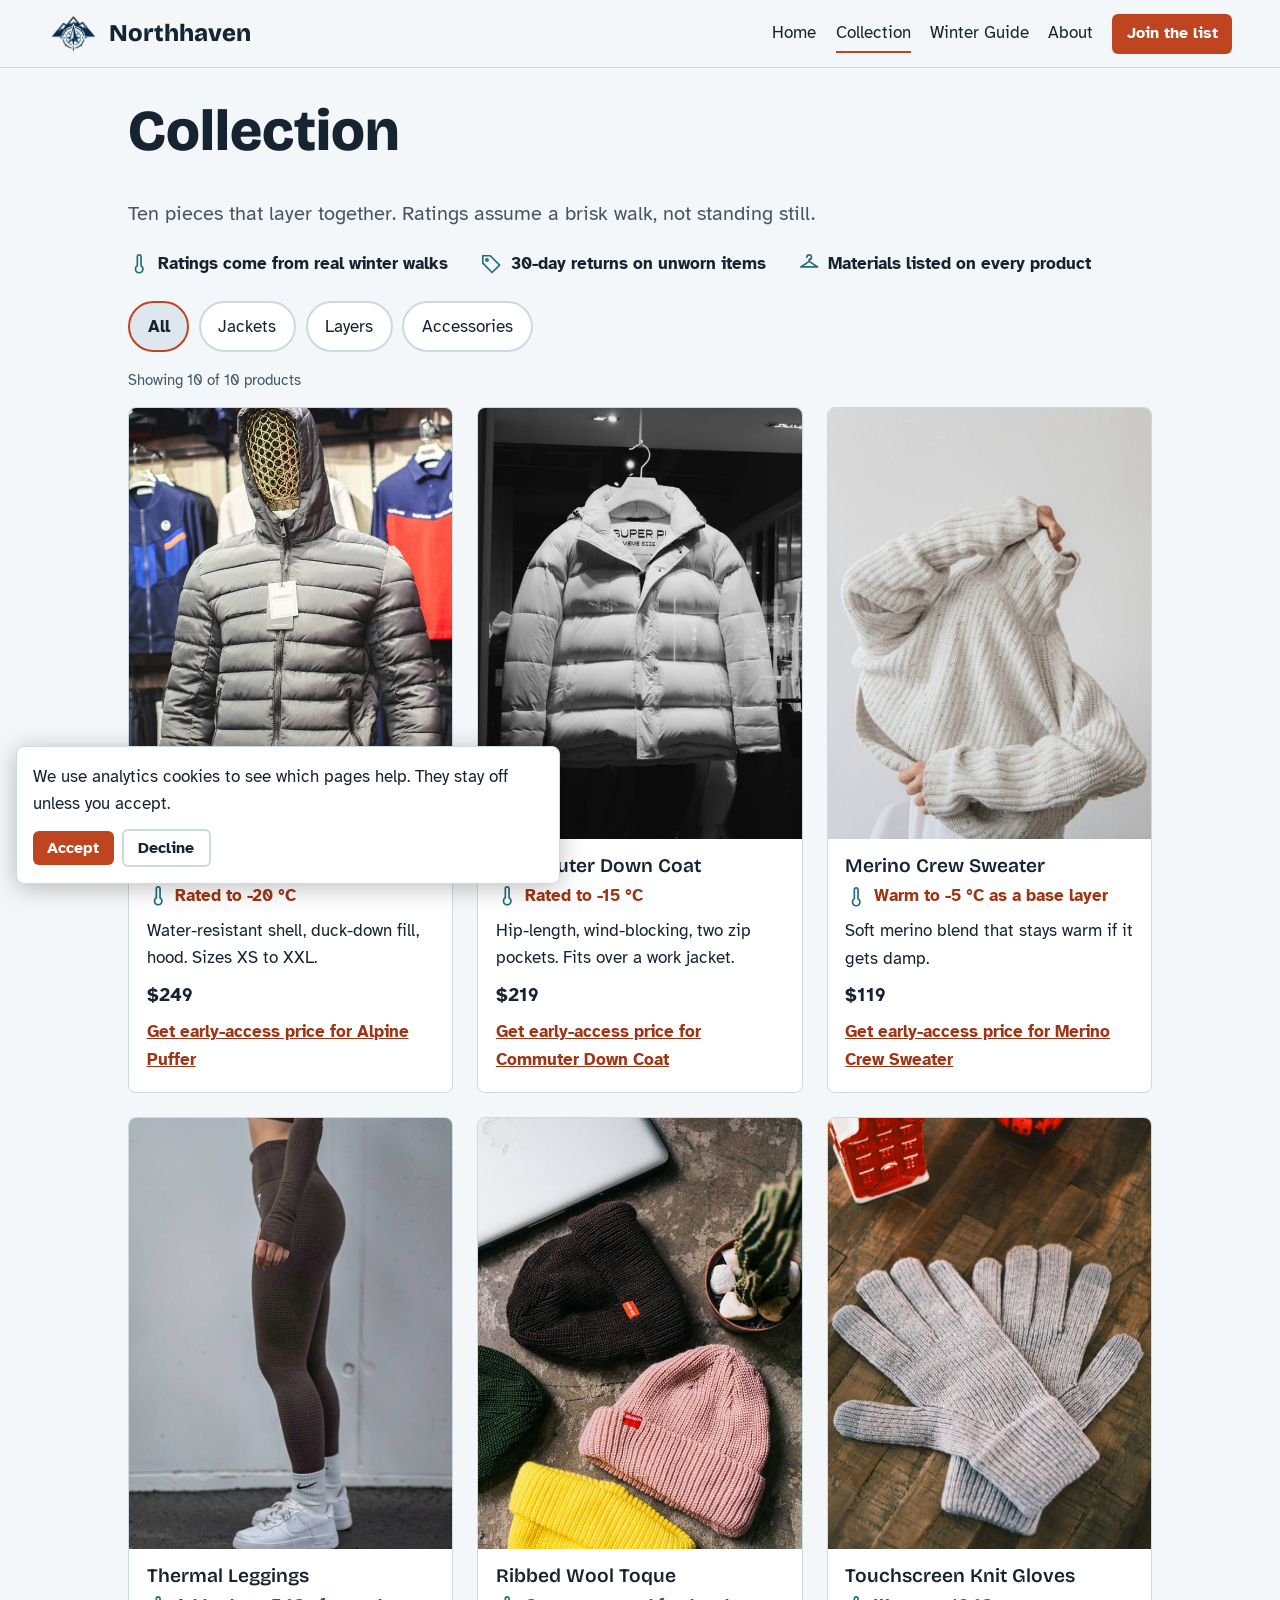
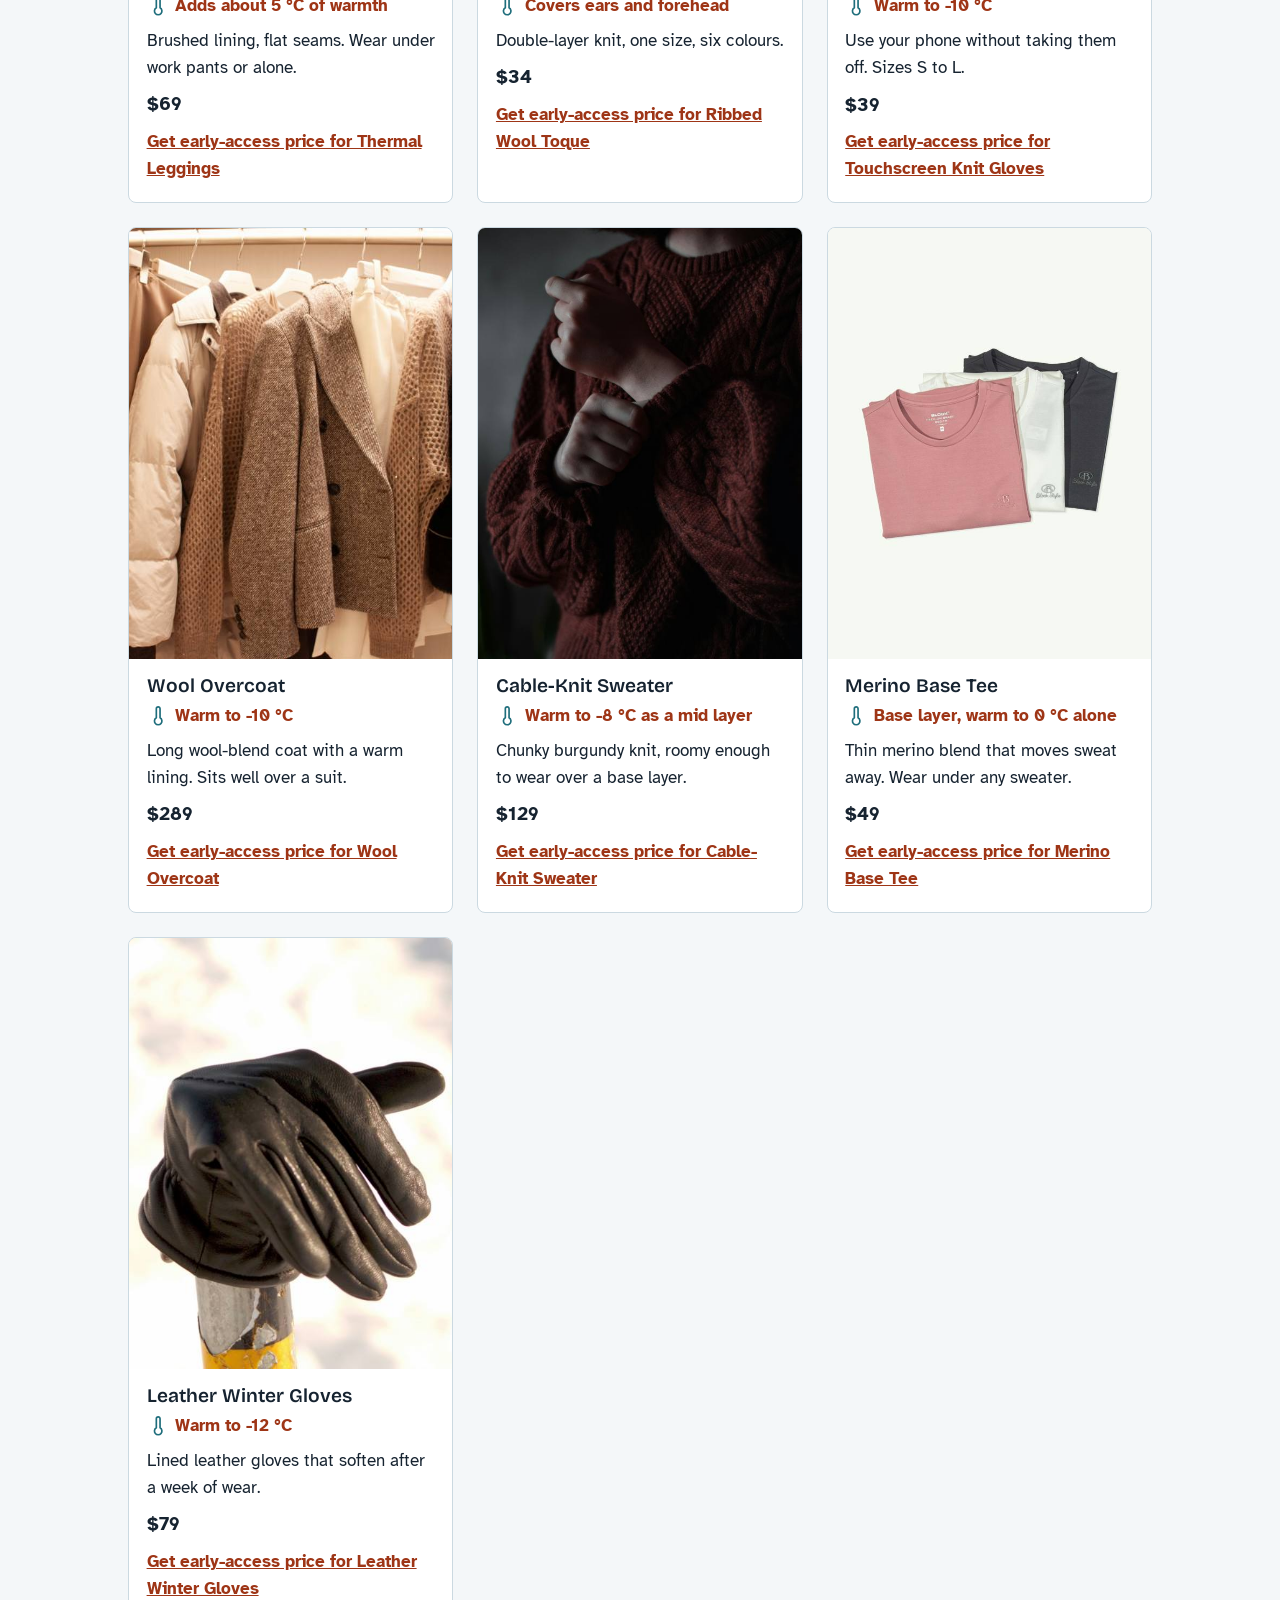
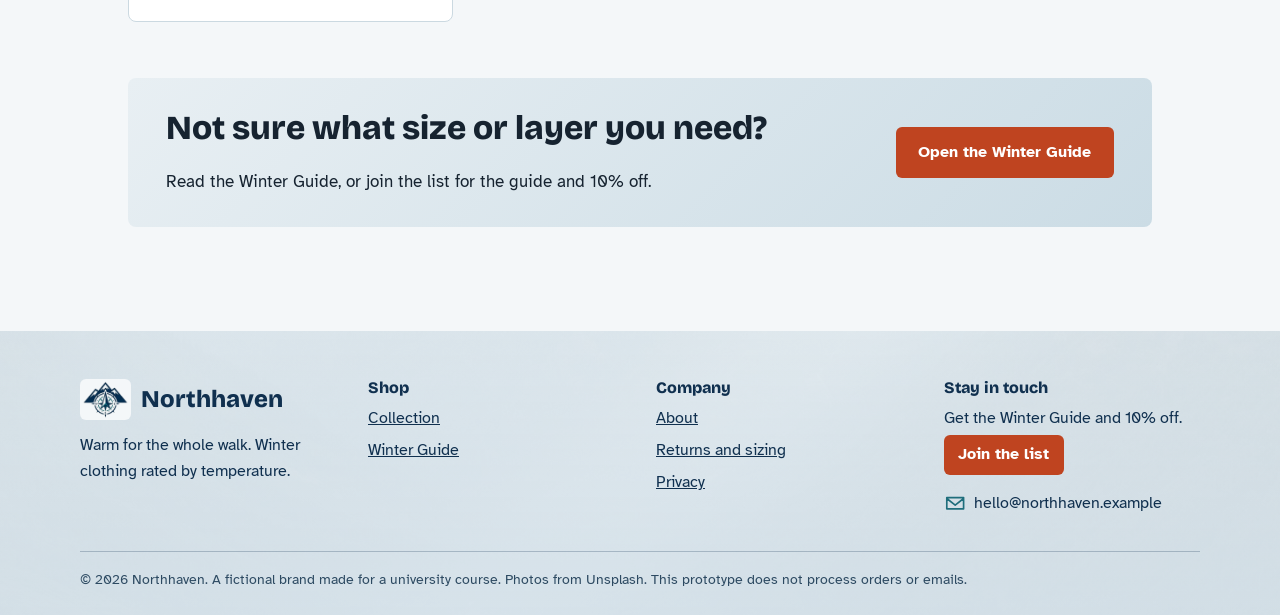
==== site/collection.html @ 04a66160 "Add the files of the website" ====
<!DOCTYPE html>
<html lang="en">
  <head>
    <meta charset="utf-8">
    <meta name="viewport" content="width=device-width, initial-scale=1">
    <title>Collection | Northhaven</title>
    <meta name="color-scheme" content="light">
    <meta name="description" content="Ten winter pieces from Northhaven, each rated by temperature, with materials and fit notes.">
    <link rel="preconnect" href="https://fonts.googleapis.com">
    <link rel="preconnect" href="https://fonts.gstatic.com" crossorigin>
    <link href="https://fonts.googleapis.com/css2?family=Atkinson+Hyperlegible:wght@400;700&family=Bricolage+Grotesque:opsz,wght@12..96,600;12..96,800&display=swap" rel="stylesheet">
    <link rel="icon" href="img/logo.png">
    <link rel="stylesheet" href="style.css">
  </head>
  <body>
    <!-- skip link (for accessibility) -->
    <a class="skip" href="#main">Skip to content</a>

    <!-- navbar -->
    <header class="site-header">
      <a class="logo" href="index.html"><img src="img/logo.png" alt="" width="53" height="42"><span>Northhaven</span></a>
      <nav aria-label="Main">
        <a href="index.html">Home</a>
        <a href="collection.html" aria-current="page">Collection</a>
        <a href="guide.html">Winter Guide</a>
        <a href="about.html">About</a>
        <a class="btn small" href="join.html">Join the list</a>
      </nav>
    </header>

    <main id="main">
      <h1>Collection</h1>
      <p class="lead">Ten pieces that layer together. Ratings assume a brisk walk, not standing still.</p>
      <ul class="trust">
        <li><svg class="icon" viewBox="0 0 24 24" aria-hidden="true"><path d="M14 14.8V5a2 2 0 0 0-4 0v9.8a4 4 0 1 0 4 0z"/></svg>Ratings come from real winter walks</li>
        <li><svg class="icon" viewBox="0 0 24 24" aria-hidden="true"><path d="M3 12V4h8l10 10-8 8z"/><circle cx="7.5" cy="8.5" r="1.2"/></svg>30-day returns on unworn items</li>
        <li><svg class="icon" viewBox="0 0 24 24" aria-hidden="true"><path d="M12 8a2.5 2.5 0 1 0-2.5-2.5M12 8v2l9 6H3l9-6"/></svg>Materials listed on every product</li>
      </ul>
      <!-- filter buttons -->
      <div class="chips" role="group" aria-label="Filter products">
        <button type="button" data-f="all" aria-pressed="true">All</button>
        <button type="button" data-f="jackets" aria-pressed="false">Jackets</button>
        <button type="button" data-f="layers" aria-pressed="false">Layers</button>
        <button type="button" data-f="accessories" aria-pressed="false">Accessories</button>
      </div>
      <p id="filterCount" class="note" aria-live="polite">Showing 10 of 10 products</p>
      <!-- products -->
      <div class="grid" id="cardGrid">

        <!-- Alpine Puffer -->
        <article class="card" data-c="jackets">
          <img src="img/p16.jpg" alt="Grey puffer jacket on a store mannequin" width="600" height="800" loading="lazy">
          <div>
            <h3>Alpine Puffer</h3>
            <p class="temp"><svg class="icon" viewBox="0 0 24 24" aria-hidden="true"><path d="M14 14.8V5a2 2 0 0 0-4 0v9.8a4 4 0 1 0 4 0z"/></svg><span>Rated to -20 &deg;C</span></p>
            <p>Water-resistant shell, duck-down fill, hood. Sizes XS to XXL.</p>
            <p class="price">$249</p>
            <a class="link" href="join.html">Get early-access price for Alpine Puffer</a>
          </div>
        </article>

        <!-- Commuter Down Coat -->
        <article class="card" data-c="jackets">
          <img src="img/p01.jpg" alt="White puffer jacket hanging in a shop" width="600" height="800" loading="lazy">
          <div>
            <h3>Commuter Down Coat</h3>
            <p class="temp"><svg class="icon" viewBox="0 0 24 24" aria-hidden="true"><path d="M14 14.8V5a2 2 0 0 0-4 0v9.8a4 4 0 1 0 4 0z"/></svg><span>Rated to -15 &deg;C</span></p>
            <p>Hip-length, wind-blocking, two zip pockets. Fits over a work jacket.</p>
            <p class="price">$219</p>
            <a class="link" href="join.html">Get early-access price for Commuter Down Coat</a>
          </div>
        </article>

        <!-- Merino Crew Sweater -->
        <article class="card" data-c="layers">
          <img src="img/p14.jpg" alt="Person pulling a cream knit sweater over their head" width="600" height="800" loading="lazy">
          <div>
            <h3>Merino Crew Sweater</h3>
            <p class="temp"><svg class="icon" viewBox="0 0 24 24" aria-hidden="true"><path d="M14 14.8V5a2 2 0 0 0-4 0v9.8a4 4 0 1 0 4 0z"/></svg><span>Warm to -5 &deg;C as a base layer</span></p>
            <p>Soft merino blend that stays warm if it gets damp.</p>
            <p class="price">$119</p>
            <a class="link" href="join.html">Get early-access price for Merino Crew Sweater</a>
          </div>
        </article>

        <!-- Thermal Leggings -->
        <article class="card" data-c="layers">
          <img src="img/p12.jpg" alt="Person wearing brown thermal leggings and white sneakers" width="600" height="800" loading="lazy">
          <div>
            <h3>Thermal Leggings</h3>
            <p class="temp"><svg class="icon" viewBox="0 0 24 24" aria-hidden="true"><path d="M14 14.8V5a2 2 0 0 0-4 0v9.8a4 4 0 1 0 4 0z"/></svg><span>Adds about 5 &deg;C of warmth</span></p>
            <p>Brushed lining, flat seams. Wear under work pants or alone.</p>
            <p class="price">$69</p>
            <a class="link" href="join.html">Get early-access price for Thermal Leggings</a>
          </div>
        </article>

        <!-- Ribbed Wool Toque -->
        <article class="card" data-c="accessories">
          <img src="img/p03.jpg" alt="Knit beanies in dark, pink and yellow laid flat" width="600" height="800" loading="lazy">
          <div>
            <h3>Ribbed Wool Toque</h3>
            <p class="temp"><svg class="icon" viewBox="0 0 24 24" aria-hidden="true"><path d="M14 14.8V5a2 2 0 0 0-4 0v9.8a4 4 0 1 0 4 0z"/></svg><span>Covers ears and forehead</span></p>
            <p>Double-layer knit, one size, six colours.</p>
            <p class="price">$34</p>
            <a class="link" href="join.html">Get early-access price for Ribbed Wool Toque</a>
          </div>
        </article>

        <!-- Touchscreen Knit Gloves -->
        <article class="card" data-c="accessories">
          <img src="img/p04.jpg" alt="Pair of grey knit gloves on a wooden table" width="600" height="800" loading="lazy">
          <div>
            <h3>Touchscreen Knit Gloves</h3>
            <p class="temp"><svg class="icon" viewBox="0 0 24 24" aria-hidden="true"><path d="M14 14.8V5a2 2 0 0 0-4 0v9.8a4 4 0 1 0 4 0z"/></svg><span>Warm to -10 &deg;C</span></p>
            <p>Use your phone without taking them off. Sizes S to L.</p>
            <p class="price">$39</p>
            <a class="link" href="join.html">Get early-access price for Touchscreen Knit Gloves</a>
          </div>
        </article>

        <!-- Wool Overcoat -->
        <article class="card" data-c="jackets">
          <img src="img/p06.jpg" alt="Wool coats hanging on a clothing rail" width="600" height="800" loading="lazy">
          <div>
            <h3>Wool Overcoat</h3>
            <p class="temp"><svg class="icon" viewBox="0 0 24 24" aria-hidden="true"><path d="M14 14.8V5a2 2 0 0 0-4 0v9.8a4 4 0 1 0 4 0z"/></svg><span>Warm to -10 &deg;C</span></p>
            <p>Long wool-blend coat with a warm lining. Sits well over a suit.</p>
            <p class="price">$289</p>
            <a class="link" href="join.html">Get early-access price for Wool Overcoat</a>
          </div>
        </article>

        <!-- Cable-Knit Sweater -->
        <article class="card" data-c="layers">
          <img src="img/p17.jpg" alt="Person in a burgundy cable-knit sweater" width="600" height="800" loading="lazy">
          <div>
            <h3>Cable-Knit Sweater</h3>
            <p class="temp"><svg class="icon" viewBox="0 0 24 24" aria-hidden="true"><path d="M14 14.8V5a2 2 0 0 0-4 0v9.8a4 4 0 1 0 4 0z"/></svg><span>Warm to -8 &deg;C as a mid layer</span></p>
            <p>Chunky burgundy knit, roomy enough to wear over a base layer.</p>
            <p class="price">$129</p>
            <a class="link" href="join.html">Get early-access price for Cable-Knit Sweater</a>
          </div>
        </article>

        <!-- Merino Base Tee -->
        <article class="card" data-c="layers">
          <img src="img/p13.jpg" alt="Folded pink, white and black t-shirts" width="600" height="800" loading="lazy">
          <div>
            <h3>Merino Base Tee</h3>
            <p class="temp"><svg class="icon" viewBox="0 0 24 24" aria-hidden="true"><path d="M14 14.8V5a2 2 0 0 0-4 0v9.8a4 4 0 1 0 4 0z"/></svg><span>Base layer, warm to 0 &deg;C alone</span></p>
            <p>Thin merino blend that moves sweat away. Wear under any sweater.</p>
            <p class="price">$49</p>
            <a class="link" href="join.html">Get early-access price for Merino Base Tee</a>
          </div>
        </article>

        <!-- Leather Winter Gloves -->
        <article class="card" data-c="accessories">
          <img src="img/p02.jpg" alt="Black leather gloves held up against a snowy background" width="600" height="800" loading="lazy">
          <div>
            <h3>Leather Winter Gloves</h3>
            <p class="temp"><svg class="icon" viewBox="0 0 24 24" aria-hidden="true"><path d="M14 14.8V5a2 2 0 0 0-4 0v9.8a4 4 0 1 0 4 0z"/></svg><span>Warm to -12 &deg;C</span></p>
            <p>Lined leather gloves that soften after a week of wear.</p>
            <p class="price">$79</p>
            <a class="link" href="join.html">Get early-access price for Leather Winter Gloves</a>
          </div>
        </article>
      </div>

      <!-- banner at the bottom -->
      <section class="band">
        <div>
          <h2>Not sure what size or layer you need?</h2>
          <p>Read the Winter Guide, or join the list for the guide and 10% off.</p>
        </div>
        <a class="btn" href="guide.html">Open the Winter Guide</a>
      </section>
    </main>

    <!-- footer -->
    <footer class="site-footer">
      <div class="footer-cols">
        <div>
          <a class="logo" href="index.html"><img src="img/logo.png" alt="" width="53" height="42"><span>Northhaven</span></a>
          <p>Warm for the whole walk. Winter clothing rated by temperature.</p>
        </div>
        <nav aria-label="Shop">
          <h2 class="footer-heading">Shop</h2>
          <ul>
            <li>
              <a href="collection.html">Collection</a>
            </li>
            <li>
              <a href="guide.html">Winter Guide</a>
            </li>
          </ul>
        </nav>
        <nav aria-label="Company">
          <h2 class="footer-heading">Company</h2>
          <ul>
            <li>
              <a href="about.html">About</a>
            </li>
            <li>
              <a href="guide.html#faq">Returns and sizing</a>
            </li>
            <li>
              <a href="join.html#privacy">Privacy</a>
            </li>
          </ul>
        </nav>
        <div>
          <h2 class="footer-heading">Stay in touch</h2>
          <p>Get the Winter Guide and 10% off.</p>
          <a class="btn small" href="join.html">Join the list</a>
          <p class="footer-mail"><svg class="icon" viewBox="0 0 24 24" aria-hidden="true"><path d="M3 6h18v12H3zM3 7l9 7 9-7"/></svg> hello@northhaven.example</p>
        </div>
      </div>
      <p class="fine-print">&copy; 2026 Northhaven. A fictional brand made for a university course. Photos from Unsplash. This prototype does not process orders or emails.</p>
    </footer>

    <!-- js -->
    <script src="script.js"></script>
  </body>
</html>
---- site/style.css ----
/*
  Northhaven stylesheet
  Used by all 5 pages.
  (some rules show up twice, the later one wins)
*/

/* colours */
:root {
  --bg-color: #F4F7F9;
  --text-color: #162330;
  --muted-color: #445666;
  --card-bg: #fff;
  --border-color: #CBD9E1;
  --light-blue: #DCE8EE;
  --accent: #BF4420;
  --accent-text: #fff;
  --link-color: #9E3516;
  box-sizing: border-box;
  padding-top: env(safe-area-inset-top,0px);
  padding-bottom: env(safe-area-inset-bottom,0px);
  color-scheme: light;
  --mist-img: url(img/hero-mist.jpg);
  --logo-img: url(img/logo.png);
}

/* reset + basic stuff */
*,
*::before,
*::after { box-sizing: border-box; }
html { scroll-padding-top: calc(4.5rem + env(safe-area-inset-top,0px)); }
body {
  margin: 0;
  background: var(--bg-color);
  color: var(--text-color);
  font: 1.0625rem/1.6 "Atkinson Hyperlegible",system-ui,sans-serif;
}
h1,
h2,
h3,
.logo {
  font-family: "Bricolage Grotesque","Arial Narrow",sans-serif;
  line-height: 1.1;
  margin: 0 0 .6em;
}
h1 {
  font-size: clamp(2.2rem,6vw,3.6rem);
  font-weight: 800;
}
h2 {
  font-size: clamp(1.5rem,3.5vw,2.1rem);
  font-weight: 800;
}
h3 {
  font-size: 1.2rem;
  font-weight: 600;
  margin-bottom: .3em;
}
p {
  margin: 0 0 1em;
  max-width: 62ch;
}
a { color: var(--link-color); }
img {
  display: block;
  max-width: 100%;
  height: auto;
}

:focus-visible {
  outline: 3px solid var(--accent);
  outline-offset: 3px;
}

/* skip link, hidden until you tab to it */
.skip {
  position: absolute;
  left: -999px;
  top: 0;
  background: var(--accent);
  color: var(--accent-text);
  padding: .6rem 1rem;
  z-index: 20;
}
.skip:focus { left: 0; }

/* header / nav */
.site-header {
  position: sticky;
  top: 0;
  z-index: 10;
  display: flex;
  flex-wrap: wrap;
  align-items: center;
  justify-content: space-between;
  gap: .5rem 1.5rem;
  padding: .8rem clamp(1rem,4vw,3rem);
  background: var(--bg-color);
  border-bottom: 1px solid var(--border-color);
}
.logo {
  font-size: 1.5rem;
  font-weight: 800;
  text-decoration: none;
  color: var(--text-color);
  margin: 0;
}
.site-header nav {
  display: flex;
  flex-wrap: wrap;
  align-items: center;
  gap: .4rem 1.2rem;
}
.site-header nav a:not(.btn) {
  color: var(--text-color);
  text-decoration: none;
  padding: .3rem 0;
  border-bottom: 2px solid transparent;
}
.site-header nav a:not(.btn):hover,
.site-header nav a[aria-current]:not(.btn) { border-bottom-color: var(--accent); }

/* buttons */
.btn {
  display: inline-block;
  background: var(--accent);
  color: var(--accent-text);
  font-weight: 700;
  text-decoration: none;
  padding: .8rem 1.4rem;
  border: 0;
  border-radius: 6px;
  font-size: 1rem;
  cursor: pointer;
  font-family: inherit;
}
.btn:hover { filter: brightness(1.1); }
.btn.small { padding: .45rem .9rem; }
.link { font-weight: 700; }

main {
  max-width: 70rem;
  margin: 0 auto;
  padding: 2rem clamp(1rem,4vw,3rem) 3rem;
}
main>section { margin: 3.5rem 0; }
.lead {
  font-size: 1.25rem;
  color: var(--muted-color);
}

/* hero (first try, changed again lower down) */
.hero {
  position: relative;
  min-height: min(78vh,640px);
  display: flex;
  align-items: flex-end;
  background: #0F1A24;
  color: #fff;
  overflow: hidden;
}
.hero img {
  position: absolute;
  inset: 0;
  width: 100%;
  height: 100%;
  object-fit: cover;
  object-position: center 60%;
}
.hero::after {
  content: "";
  position: absolute;
  inset: 0;
  background: linear-gradient(to top,rgba(10,18,26,.92) 5%,rgba(10,18,26,.15) 70%);
}
.hero-text {
  position: relative;
  z-index: 1;
  padding: 2rem clamp(1rem,4vw,3rem) 3rem;
  max-width: 44rem;
}
.hero .btn {
  background: #fff;
  color: #162330;
}

/* filter buttons */
.chips {
  display: flex;
  flex-wrap: wrap;
  gap: .6rem;
  margin: 0 0 1rem;
}
.chips button {
  font: inherit;
  padding: .6rem 1.1rem;
  border: 2px solid var(--border-color);
  background: var(--card-bg);
  color: var(--text-color);
  border-radius: 999px;
  cursor: pointer;
}
.chips button[aria-pressed=true] {
  border-color: var(--accent);
  background: var(--light-blue);
  font-weight: 700;
}

.pick {
  background: var(--light-blue);
  padding: 1.2rem 1.5rem;
  border-radius: 8px;
  max-width: 40rem;
}
.pick ul {
  margin: .3rem 0 .8rem;
  padding-left: 1.2rem;
}
.three {
  list-style: none;
  padding: 0;
  display: grid;
  grid-template-columns: repeat(auto-fit,minmax(15rem,1fr));
  gap: 1.5rem 2.5rem;
}
.three li {
  border-top: 3px solid var(--accent);
  padding-top: .8rem;
}

/* cards */
.grid {
  display: grid;
  grid-template-columns: repeat(auto-fill,minmax(16rem,1fr));
  gap: 1.5rem;
}
.card {
  background: var(--card-bg);
  border: 1px solid var(--border-color);
  border-radius: 8px;
  overflow: hidden;
}
.card img {
  width: 100%;
  aspect-ratio: 3/4;
  object-fit: cover;
}
.card div { padding: 1rem 1.1rem 1.2rem; }
.card p { margin: 0 0 .5rem; }
.temp {
  font-weight: 700;
  color: var(--link-color);
}
.price {
  font-size: 1.2rem;
  font-weight: 700;
}

/* banner */
.band {
  display: flex;
  flex-wrap: wrap;
  align-items: center;
  justify-content: space-between;
  gap: 1rem 2rem;
  background: var(--light-blue);
  padding: 2rem clamp(1rem,3vw,2.5rem);
  border-radius: 8px;
}
.band p { margin: 0; }

/* image + text sections */
.split {
  display: grid;
  grid-template-columns: repeat(auto-fit,minmax(18rem,1fr));
  gap: 2rem;
  align-items: center;
}
.split img {
  border-radius: 8px;
  width: 100%;
  max-height: 30rem;
  object-fit: cover;
}
.flip>img { order: 2; }

.layer-list,
.checks { padding-left: 1.2rem; }
.checks {
  list-style: none;
  padding: 0;
}
.checks li {
  padding-left: 1.6rem;
  position: relative;
  margin-bottom: .4rem;
}
.checks li::before {
  content: "\2713";
  position: absolute;
  left: 0;
  color: var(--link-color);
  font-weight: 700;
}

/* faq */
details {
  border-bottom: 1px solid var(--border-color);
  padding: .9rem 0;
  max-width: 46rem;
}
summary {
  cursor: pointer;
  font-weight: 700;
}
details p { margin: .6rem 0 0; }

blockquote {
  margin: 1.5rem 0 0;
  padding-left: 1rem;
  border-left: 4px solid var(--accent);
}
blockquote p {
  font-size: 1.15rem;
  margin: 0;
}
blockquote footer {
  color: var(--muted-color);
  font-size: .95rem;
}

.credits {
  columns: 14rem;
  padding-left: 1.2rem;
  font-size: .95rem;
}

/* forms */
form {
  display: grid;
  gap: .5rem;
  max-width: 30rem;
}
label {
  font-weight: 700;
  margin-top: .5rem;
}
.checkbox-row {
  display: flex;
  gap: .6rem;
  font-weight: 400;
  align-items: flex-start;
}
.checkbox-row input {
  width: 1.3rem;
  height: 1.3rem;
  margin-top: .2rem;
}
input[type=email],
input[type=text] {
  font: inherit;
  padding: .75rem;
  border: 2px solid var(--border-color);
  border-radius: 6px;
  background: var(--card-bg);
  color: var(--text-color);
  width: 100%;
}
.error-msg {
  color: #B3261E;
  font-weight: 700;
  min-height: 1.4em;
  margin: .3rem 0;
}
.done {
  background: var(--light-blue);
  padding: 1.5rem;
  border-radius: 8px;
  max-width: 30rem;
}
.note {
  color: var(--muted-color);
  font-size: .95rem;
}

/* footer (first version) */
footer {
  border-top: 1px solid var(--border-color);
  padding: 1.5rem clamp(1rem,4vw,3rem);
  color: var(--muted-color);
  font-size: .95rem;
}
footer p { margin: .2rem 0; }

/* cookie popup */
.cookie {
  position: fixed;
  left: 1rem;
  right: 1rem;
  bottom: calc(1rem + env(safe-area-inset-bottom,0px));
  max-width: 34rem;
  background: var(--card-bg);
  border: 1px solid var(--border-color);
  padding: 1rem;
  border-radius: 8px;
  z-index: 30;
  box-shadow: 0 4px 24px rgba(0,0,0,.25);
}
.cookie p { margin: 0 0 .7rem; }
.cookie button { margin-right: .5rem; }
.btn.ghost {
  background: transparent;
  color: var(--text-color);
  border: 2px solid var(--border-color);
}

/* little transition on buttons, only if reduced motion is off */
@media (prefers-reduced-motion: no-preference) {
  .chips button,
  .btn {
    transition: background .15s,border-color .15s;
  }
}

/* ---- added later: icons, slider, new footer ---- */
:root { --teal: #1F6E7C; }

/* hidden text for screen readers */
.sr-only {
  position: absolute;
  width: 1px;
  height: 1px;
  overflow: hidden;
  clip: rect(0 0 0 0);
  white-space: nowrap;
}

/* logo */
.logo {
  display: flex;
  align-items: center;
  gap: .6rem;
}
.logo img {
  height: 2.6rem;
  width: auto;
  background: #F4F7F9;
  border-radius: 6px;
  padding: 2px;
}

/* icons (moved the svg line settings here so the html is shorter) */
.icon {
  width: 1.4rem;
  height: 1.4rem;
  flex: none;
  color: var(--teal);
  fill: none;
  stroke: currentColor;
  stroke-width: 1.8;
  stroke-linecap: round;
  stroke-linejoin: round;
}
.three .icon {
  width: 2.4rem;
  height: 2.4rem;
  margin-bottom: .5rem;
}
.temp {
  display: flex;
  align-items: center;
  gap: .4rem;
}

/* slider box on home page */
.picker {
  background: var(--light-blue);
  border-radius: 14px;
  padding: clamp(1.2rem,4vw,3rem);
}
.picker p { margin-bottom: .5rem; }
.dial {
  display: flex;
  align-items: baseline;
  flex-wrap: wrap;
  gap: .2rem 1.2rem;
  margin: .5rem 0;
}
.big-temp {
  font: 800 clamp(3.4rem,11vw,6rem)/1 "Bricolage Grotesque","Arial Narrow",sans-serif;
  color: var(--text-color);
}
.temp-label {
  font-size: 1.4rem;
  font-weight: 700;
  color: var(--link-color);
}

/* slider styling (needs webkit and moz versions) */
#tempSlider {
  -webkit-appearance: none;
  appearance: none;
  width: 100%;
  height: 12px;
  border-radius: 8px;
  background: linear-gradient(90deg,#1B3A5C,#2A7F8E 55%,#A9D6DF);
  margin: .6rem 0;
}
#tempSlider::-webkit-slider-thumb {
  -webkit-appearance: none;
  width: 34px;
  height: 34px;
  border-radius: 50%;
  background: var(--accent);
  border: 4px solid var(--bg-color);
  cursor: grab;
}
#tempSlider::-moz-range-thumb {
  width: 26px;
  height: 26px;
  border-radius: 50%;
  background: var(--accent);
  border: 4px solid var(--bg-color);
  cursor: grab;
}
.scale {
  display: flex;
  justify-content: space-between;
  font-size: .9rem;
  color: var(--muted-color);
}
.temp-note {
  font-size: 1.15rem;
  font-weight: 700;
  margin-top: 1rem;
}

/* tiles */
.tiles {
  list-style: none;
  padding: 0;
  margin: 1rem 0 0;
  display: grid;
  grid-template-columns: repeat(auto-fit,minmax(13rem,1fr));
  gap: .8rem;
}
.tiles li {
  background: var(--card-bg);
  border: 1px solid var(--border-color);
  border-radius: 8px;
  padding: .9rem 1rem;
  display: flex;
  gap: .7rem;
  align-items: center;
  font-weight: 700;
}
.tiles li[hidden],
.card[hidden] { display: none; }

/* footer (new version) */
.site-footer {
  background: #10253B;
  color: #DCE8EE;
  border: 0;
  padding: 3rem clamp(1rem,4vw,3rem) 1.5rem;
  font-size: 1rem;
}
.site-footer a { color: #DCE8EE; }
.site-footer .logo {
  color: #fff;
  margin-bottom: .8rem;
}
.site-footer .btn {
  color: #fff;
  background: #BF4420;
}
.footer-cols {
  display: grid;
  grid-template-columns: repeat(auto-fit,minmax(12rem,1fr));
  gap: 2rem;
  max-width: 70rem;
  margin: 0 auto 2rem;
}
.footer-heading {
  font-size: 1rem;
  margin-bottom: .6rem;
  color: #fff;
}
.site-footer ul {
  list-style: none;
  padding: 0;
  margin: 0;
}
.site-footer li { margin-bottom: .4rem; }
.footer-mail {
  display: flex;
  gap: .5rem;
  align-items: center;
  margin-top: 1rem;
}
.site-footer .icon { color: #6CC4D2; }
.fine-print {
  max-width: 70rem;
  margin: 0 auto;
  border-top: 1px solid #2B4660;
  padding-top: 1rem;
  font-size: .9rem;
  color: #A9BAC6;
}

/* snow canvas */
.hero canvas {
  position: absolute;
  inset: 0;
  width: 100%;
  height: 100%;
  z-index: 1;
  pointer-events: none;
}
.hero-text { z-index: 2; }

/* make sure hidden really hides things */
[hidden] { display: none!important; }

/* hero (new version, overrides the one above) */
.hero {
  min-height: min(84vh,700px);
  align-items: center;
  justify-content: center;
  text-align: center;
  color: #10304F;
  background: var(--mist-img) center/cover,linear-gradient(180deg,#E3EBEF 0%,#BFD0D9 42%,#86A1B0 72%,#5F8092 100%);
}
.hero::after { background: linear-gradient(rgba(240,246,249,.66),rgba(240,246,249,.42) 55%,rgba(240,246,249,.55)); }
.hero .hero-logo {
  position: static;
  inset: auto;
  width: clamp(150px,22vw,230px);
  height: auto;
  margin: 0 auto 1rem;
  object-fit: contain;
  filter: drop-shadow(0 0 8px rgba(255,255,255,.7));
  animation: spin 24s linear infinite;
}
.hero-text {
  max-width: 44rem;
  padding: 3rem 1.25rem;
  text-align: center;
}
.hero h1 { margin: 0 0 1rem; }
.wordmark {
  display: block;
  font-size: clamp(2.5rem,9vw,4.8rem);
  letter-spacing: .05em;
  text-transform: uppercase;
  color: #10304F;
  font-weight: 800;
}
.tagline {
  display: block;
  margin-top: .7rem;
  font-size: clamp(1.05rem,2.8vw,1.5rem);
  font-weight: 600;
  color: #1D4561;
  letter-spacing: .02em;
}
.hero p {
  margin-left: auto;
  margin-right: auto;
  color: #10304F;
}
.hero .btn {
  background: #10304F;
  color: #fff;
}

@keyframes spin {
  to { transform:rotate(360deg); }
}
@media (prefers-reduced-motion: reduce) {
  .hero .hero-logo {
    animation: none;
  }
}

/* gradients */
.band,
.picker,
.done { background: linear-gradient(135deg,#E8EFF3,#CBDCE5); }
.site-footer {
  background: linear-gradient(rgba(238,244,247,.86),rgba(222,233,240,.93)),var(--mist-img) center/cover;
  color: #10304F;
}
.site-footer a,
.site-footer .logo,
.footer-heading { color: #10304F; }
.site-footer .btn { color: #fff; }
.site-footer .icon { color: var(--teal); }
.fine-print {
  border-top-color: rgba(16,48,79,.25);
  color: #2D4A62;
}

/* about page review form */
textarea,
select {
  font: inherit;
  padding: .75rem;
  border: 2px solid var(--border-color);
  border-radius: 6px;
  background: var(--card-bg);
  color: var(--text-color);
  width: 100%;
}
.reviews-section {
  display: grid;
  grid-template-columns: repeat(auto-fit,minmax(18rem,1fr));
  gap: 2rem;
  align-items: start;
}
.card-form {
  background: linear-gradient(135deg,#E8EFF3,#CBDCE5);
  padding: 1.5rem;
  border-radius: 12px;
  max-width: none;
}
.card-form h2 { margin-bottom: .3em; }
.star-box {
  border: 0;
  padding: 0;
  margin: .5rem 0;
}
.star-box legend {
  font-weight: 700;
  padding: 0;
  margin-bottom: .2rem;
}
.star-row {
  display: inline-flex;
  flex-direction: row-reverse;
  justify-content: flex-end;
  position: relative;
}
.star-row input {
  position: absolute;
  opacity: 0;
  width: 1px;
  height: 1px;
}
.star-row label {
  font-size: 2.1rem;
  line-height: 1;
  color: #9FB3C0;
  cursor: pointer;
  padding: 0 .12rem;
  font-weight: 400;
  margin: 0;
}
.star-row input:checked~label,
.star-row label:hover,
.star-row label:hover~label { color: #D98A00; }
.star-row input:focus-visible+label {
  outline: 3px solid var(--accent);
  outline-offset: 2px;
}

.review-list {
  list-style: none;
  padding: 0;
  margin: 0;
  display: grid;
  gap: 1rem;
}
.review-list li {
  background: var(--card-bg);
  border: 1px solid var(--border-color);
  border-radius: 8px;
  padding: 1rem;
}
.review-list .review-stars {
  color: #D98A00;
  font-size: 1.2rem;
  letter-spacing: .1em;
}
.review-list p { margin: .3rem 0; }
.review-list small,
.review-list .empty { color: var(--muted-color); }
.okmsg {
  font-weight: 700;
  color: #1F6E3D;
  margin: .3rem 0;
}

/* join page */
.join-wrap {
  display: grid;
  grid-template-columns: repeat(auto-fit,minmax(18rem,1fr));
  border-radius: 16px;
  overflow: hidden;
  background: linear-gradient(135deg,#E8EFF3,#CBDCE5);
}
.join-image img {
  width: 100%;
  height: 100%;
  min-height: 22rem;
  object-fit: cover;
}
.join-card { padding: clamp(1.5rem,4vw,3rem); }
.join-card form { max-width: none; }
.join-card h1 { font-size: clamp(1.8rem,4vw,2.6rem); }
.join-icon {
  display: inline-grid;
  place-items: center;
  width: 3rem;
  height: 3rem;
  border-radius: 50%;
  background: #fff;
  margin-bottom: .8rem;
}
.btn.wide {
  width: 100%;
  margin-top: .5rem;
}
.opt {
  font-weight: 400;
  color: var(--muted-color);
}
.checkbox-row span { font-weight: 400; }

/* 3d logo */
.logo3d {
  position: relative;
  width: clamp(150px,22vw,230px);
  aspect-ratio: 212/169;
  margin: 0 auto 1.6rem;
  perspective: 900px;
  cursor: grab;
  touch-action: none;
  user-select: none;
}
.stack {
  position: relative;
  width: 100%;
  height: 100%;
  transform-style: preserve-3d;
}
.stack i {
  position: absolute;
  inset: 0;
  background: var(--logo-img) center/contain no-repeat;
}
.stack i.dark { filter: brightness(.45); }

.trust {
  list-style: none;
  display: flex;
  flex-wrap: wrap;
  gap: .6rem 2rem;
  padding: 0;
  margin: 0 0 1.5rem;
  font-weight: 700;
}
.trust li {
  display: flex;
  align-items: center;
  gap: .5rem;
}
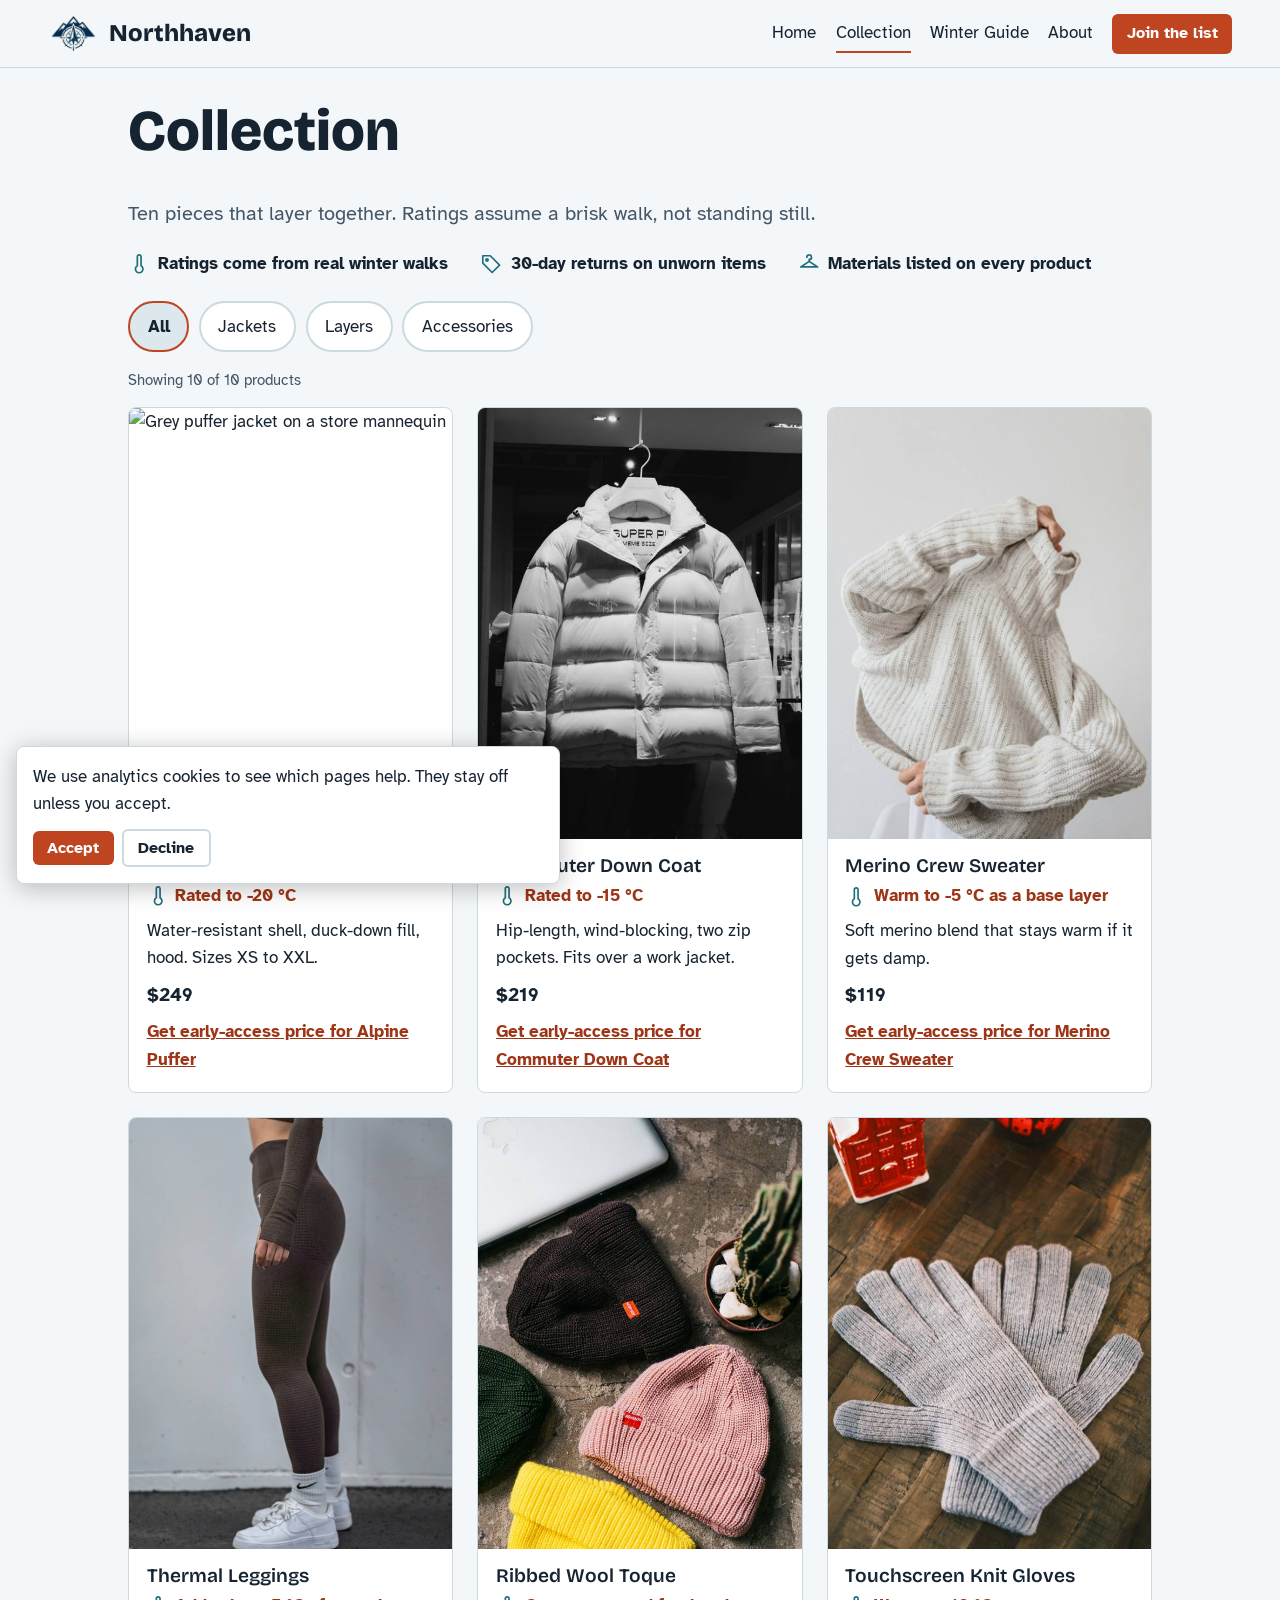
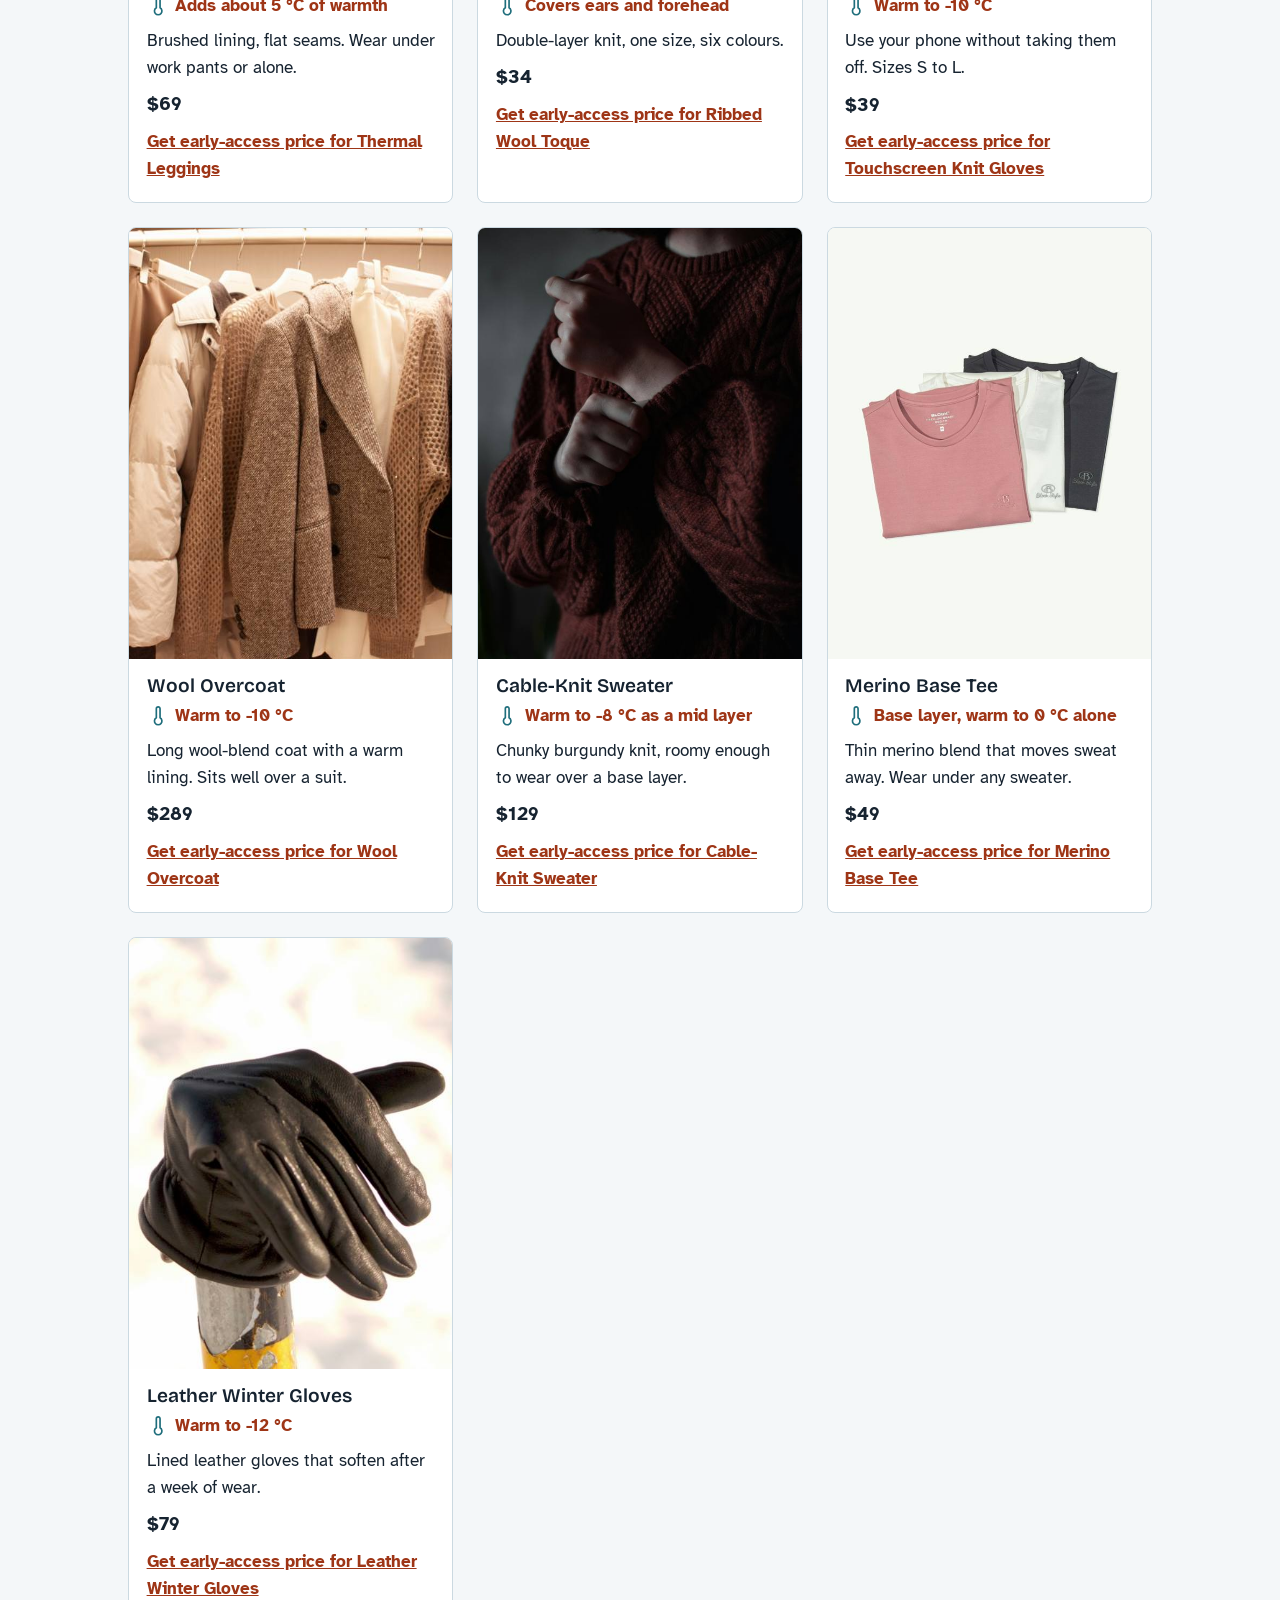
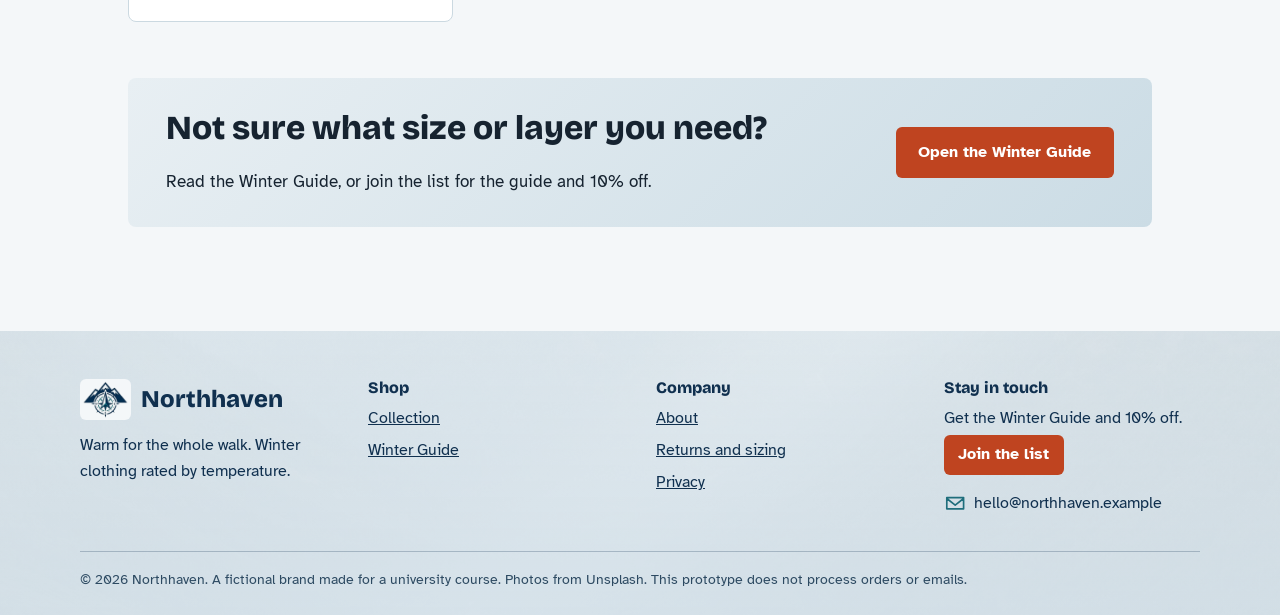
==== commit f197838d: "Update image source for Alpine Puffer jacket" ====
--- a/site/collection.html
+++ b/site/collection.html
@@ -49,7 +49,7 @@
 
         <!-- Alpine Puffer -->
         <article class="card" data-c="jackets">
-          <img src="img/p16.jpg" alt="Grey puffer jacket on a store mannequin" width="600" height="800" loading="lazy">
+          <img src="img/puffer-jacket.jpg" alt="Grey puffer jacket on a store mannequin" width="600" height="800" loading="lazy">
           <div>
             <h3>Alpine Puffer</h3>
             <p class="temp"><svg class="icon" viewBox="0 0 24 24" aria-hidden="true"><path d="M14 14.8V5a2 2 0 0 0-4 0v9.8a4 4 0 1 0 4 0z"/></svg><span>Rated to -20 &deg;C</span></p>
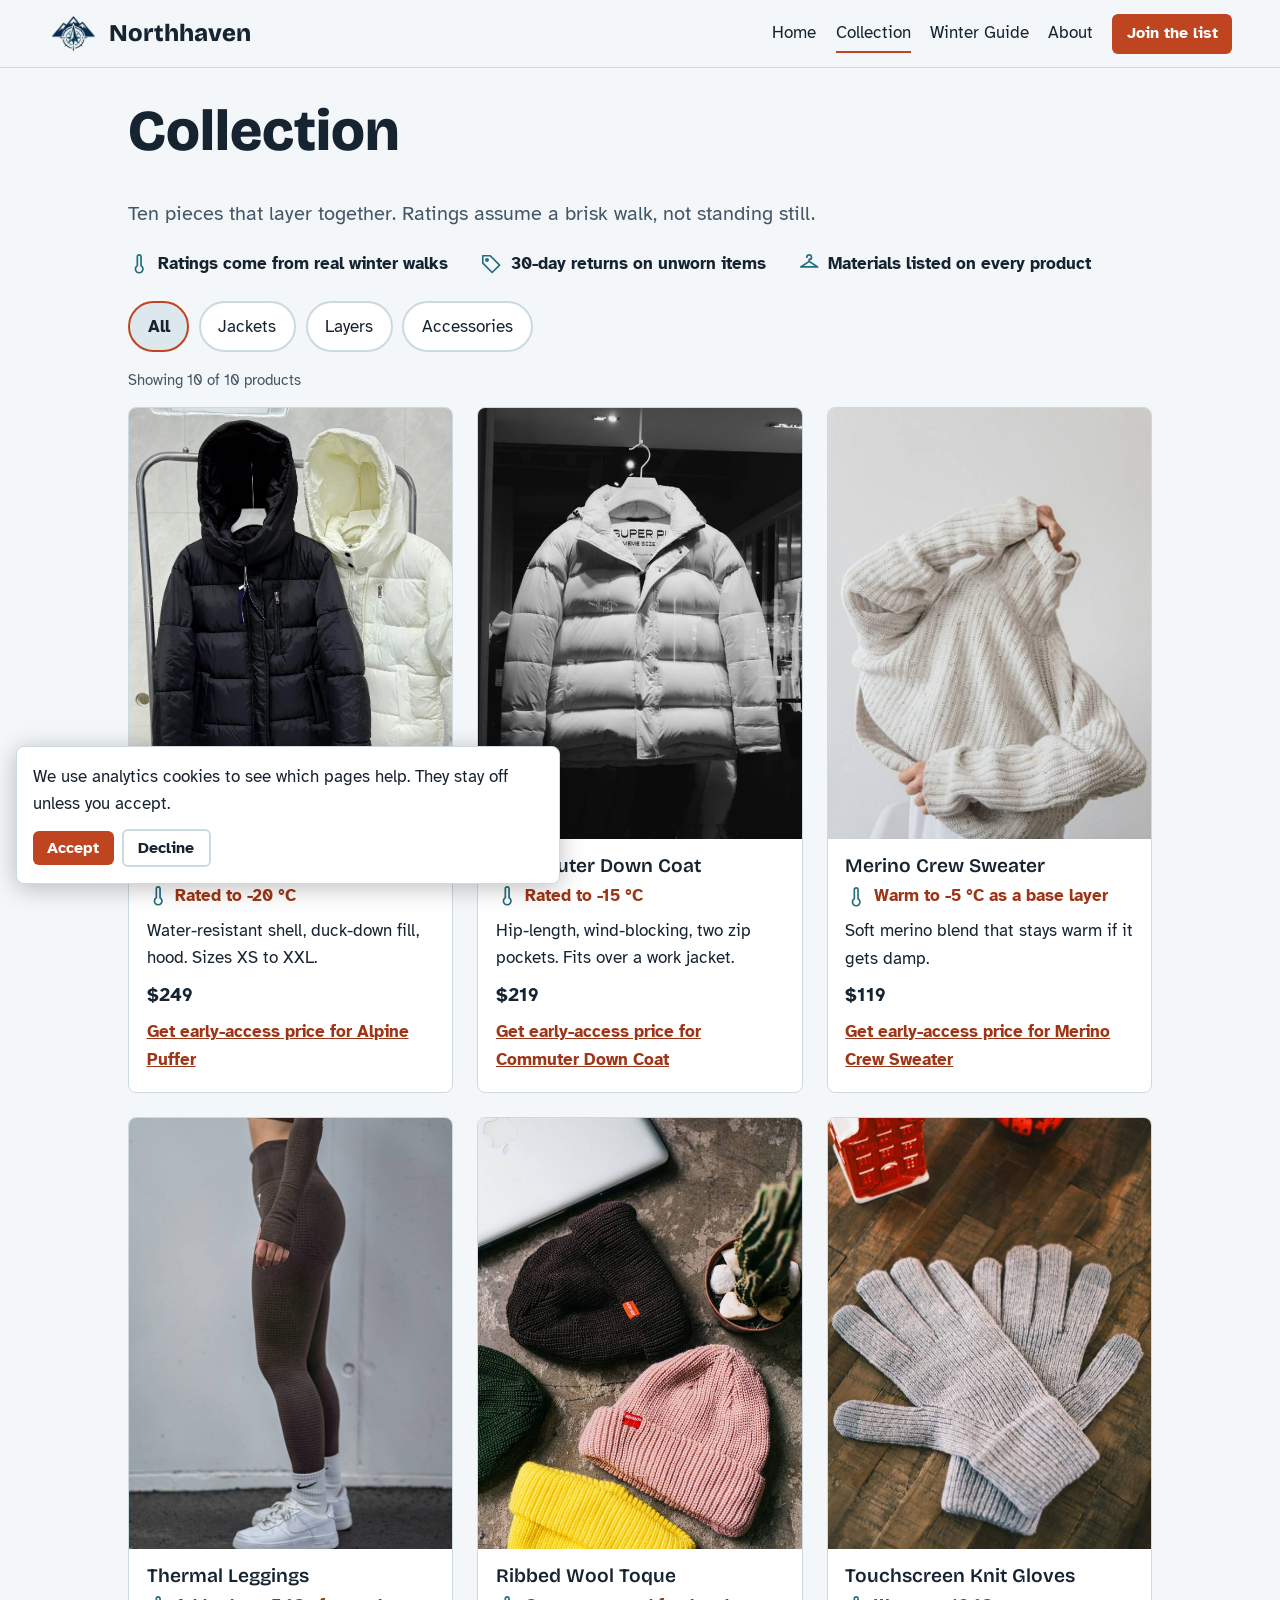
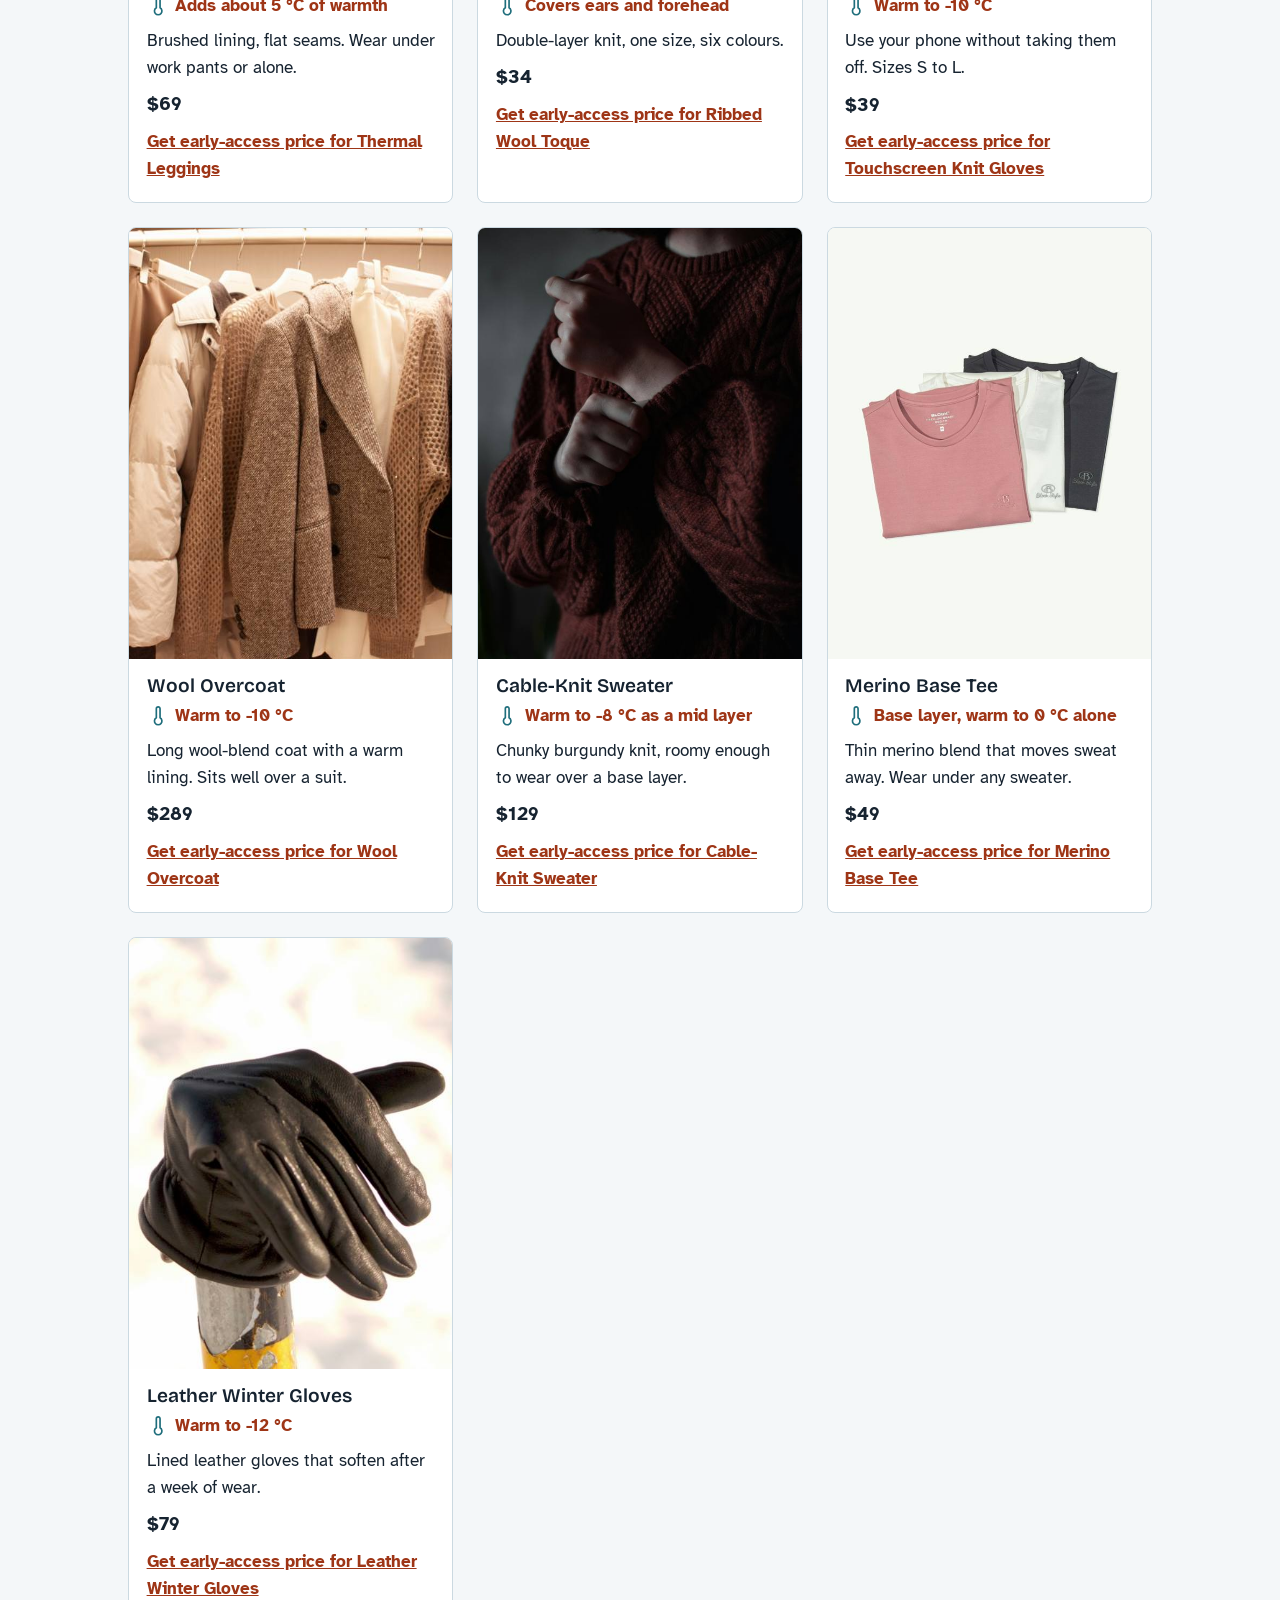
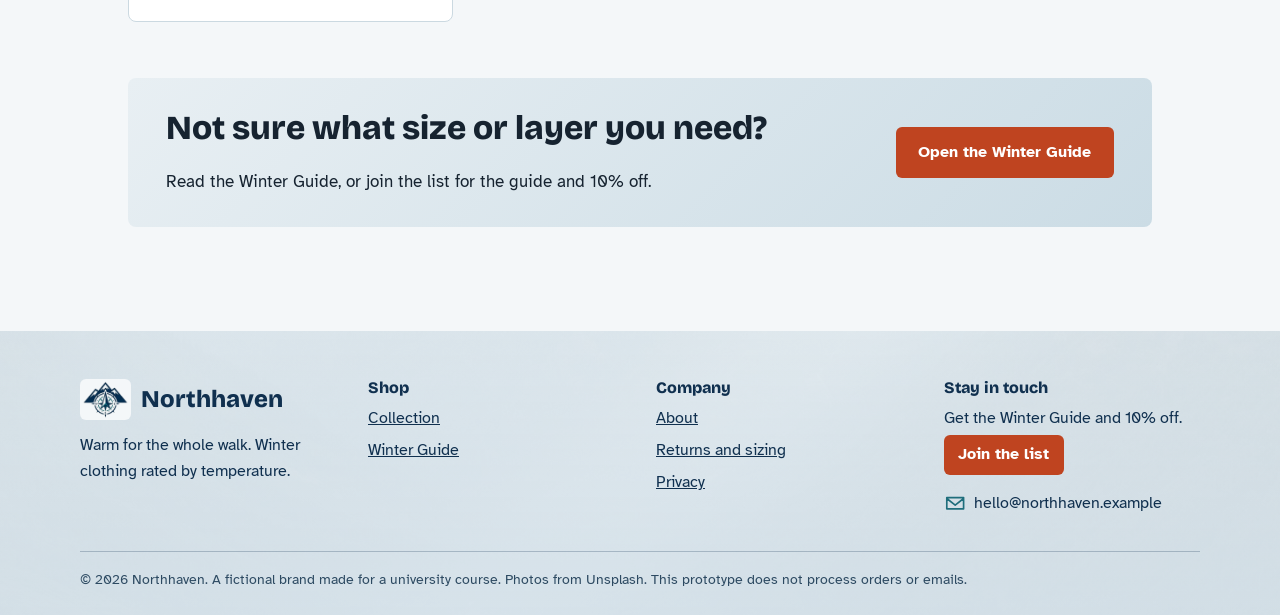
==== commit 74e823f7: "Fix image source for Alpine Puffer jacket" ====
--- a/site/collection.html
+++ b/site/collection.html
@@ -49,7 +49,7 @@
 
         <!-- Alpine Puffer -->
         <article class="card" data-c="jackets">
-          <img src="img/puffer-jacket.jpg" alt="Grey puffer jacket on a store mannequin" width="600" height="800" loading="lazy">
+          <img src="img/Puffer jacket.jpg" alt="Grey puffer jacket on a store mannequin" width="600" height="800" loading="lazy">
           <div>
             <h3>Alpine Puffer</h3>
             <p class="temp"><svg class="icon" viewBox="0 0 24 24" aria-hidden="true"><path d="M14 14.8V5a2 2 0 0 0-4 0v9.8a4 4 0 1 0 4 0z"/></svg><span>Rated to -20 &deg;C</span></p>
